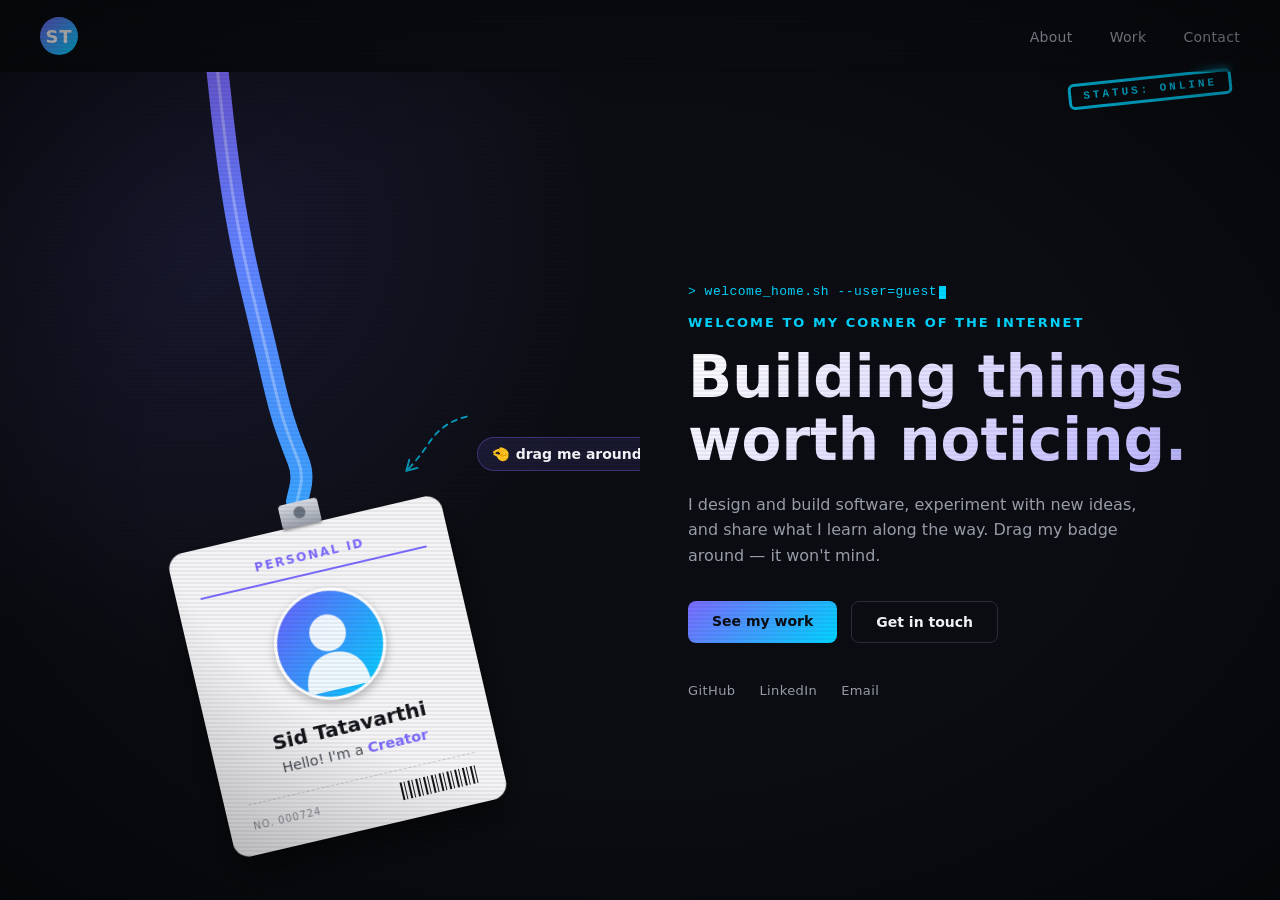
==== index.html @ bb2959e0 "Initial commit: personal site with lanyard hero, about, work, and contact pages" ====
<!DOCTYPE html>
<html lang="en">
<head>
<meta charset="UTF-8">
<meta name="viewport" content="width=device-width, initial-scale=1.0">
<title>Sid Tatavarthi</title>
<link rel="stylesheet" href="style.css">
</head>
<body>

<div class="crt-overlay"></div>

<header class="navbar">
  <a class="logo" href="index.html">ST</a>
  <nav>
    <a href="about.html">About</a>
    <a href="work.html">Work</a>
    <a href="contact.html">Contact</a>
  </nav>
</header>

<main class="hero">

  <section class="hero-left">
    <canvas id="ropeCanvas"></canvas>

    <div class="drag-hint" id="dragHint">
      <svg class="hint-arrow" viewBox="0 0 100 90" width="76" height="68">
        <path d="M92,10 Q58,18 40,48 Q26,68 12,82" fill="none" stroke="currentColor" stroke-width="2.5" stroke-dasharray="7 7" stroke-linecap="round"/>
        <path d="M27,78 L12,82 L16,67" fill="none" stroke="currentColor" stroke-width="2.5" stroke-linecap="round" stroke-linejoin="round"/>
      </svg>
      <div class="hint-bubble">
        <span class="hint-emoji">🤏</span> drag me around!
      </div>
    </div>

    <div class="badge" id="badge">
      <div class="badge-clip"></div>
      <div class="badge-card">
        <div class="badge-header">PERSONAL ID</div>
        <div class="badge-photo">
          <img src="assets/avatar.svg" alt="Sid Tatavarthi" draggable="false">
        </div>
        <div class="badge-name">Sid Tatavarthi</div>
        <div class="badge-role">Hello! I'm a <span id="rotating-word">Creator</span></div>
        <div class="badge-footer">
          <span class="badge-id">NO. 000724</span>
          <div class="badge-barcode"></div>
        </div>
      </div>
    </div>
  </section>

  <section class="hero-right">
    <div class="stamp stamp-approved home-stamp">Status: Online</div>
    <p class="boot-line" id="homeBootLine"></p>
    <p class="eyebrow">Welcome to my corner of the internet</p>
    <h1 id="heroTitle">Building things<br>worth noticing.</h1>
    <p class="tagline">
      I design and build software, experiment with new ideas, and share
      what I learn along the way. Drag my badge around — it won't mind.
    </p>
    <div class="cta-row">
      <a class="btn btn-primary" href="work.html">See my work</a>
      <a class="btn btn-ghost" href="contact.html">Get in touch</a>
    </div>
    <div class="socials">
      <a href="#" aria-label="GitHub">GitHub</a>
      <a href="#" aria-label="LinkedIn">LinkedIn</a>
      <a href="#" aria-label="Email">Email</a>
    </div>
  </section>

</main>

<script src="script.js"></script>
</body>
</html>
---- style.css ----
:root {
  --bg: #0b0d12;
  --bg-soft: #12151c;
  --text: #f5f6fa;
  --muted: #9aa0ac;
  --accent: #7c6bff;
  --accent-2: #00d4ff;
  --card-bg: #f4f4f7;
  --card-text: #14151a;
}

* { box-sizing: border-box; }

/* ---------- Shared theme effects ---------- */
.crt-overlay {
  position: fixed;
  inset: 0;
  z-index: 999;
  pointer-events: none;
  background:
    repeating-linear-gradient(
      to bottom,
      rgba(0,0,0,0) 0px,
      rgba(0,0,0,0) 2px,
      rgba(0,0,0,0.10) 3px,
      rgba(0,0,0,0) 4px
    ),
    radial-gradient(ellipse at center, rgba(0,0,0,0) 55%, rgba(0,0,0,0.45) 100%);
  animation: crt-flicker 6s infinite;
}

@keyframes crt-flicker {
  0%, 96%, 100% { opacity: 1; }
  97% { opacity: 0.94; }
  98% { opacity: 1; }
  99% { opacity: 0.9; }
}

.stamp {
  display: inline-block;
  border: 3px solid #ff4d5e;
  color: #ff4d5e;
  font-weight: 800;
  letter-spacing: 3px;
  text-transform: uppercase;
  padding: 6px 18px;
  border-radius: 6px;
  transform: rotate(-6deg);
  font-family: "Courier New", monospace;
  opacity: 0.9;
}

.stamp-approved {
  border-color: var(--accent-2);
  color: var(--accent-2);
}

.boot-line {
  font-family: "Courier New", monospace;
  color: var(--accent-2);
  font-size: 13px;
  min-height: 18px;
  letter-spacing: 0.5px;
}

.boot-line::after {
  content: "";
  display: inline-block;
  width: 7px;
  height: 13px;
  margin-left: 2px;
  background: var(--accent-2);
  vertical-align: middle;
  animation: blink-caret 0.9s step-end infinite;
}

@keyframes blink-caret {
  0%, 100% { opacity: 1; }
  50% { opacity: 0; }
}

.glitch {
  position: relative;
  font-size: clamp(36px, 7vw, 64px);
  font-weight: 900;
  letter-spacing: 1px;
  color: #f5f6fa;
  margin: 0;
}

.glitch::before,
.glitch::after {
  content: attr(data-text);
  position: absolute;
  left: 0;
  top: 0;
  width: 100%;
  background: var(--bg);
  overflow: hidden;
}

.glitch::before {
  color: #ff2e63;
  clip-path: inset(0 0 60% 0);
  animation: glitch-top 3.2s infinite linear alternate-reverse;
}

.glitch::after {
  color: #00d4ff;
  clip-path: inset(58% 0 0 0);
  animation: glitch-bottom 2.6s infinite linear alternate-reverse;
}

@keyframes glitch-top {
  0% { transform: translate(0, 0); }
  20% { transform: translate(-3px, -1px); }
  40% { transform: translate(3px, 1px); }
  60% { transform: translate(-2px, 0); }
  80% { transform: translate(2px, -1px); }
  100% { transform: translate(0, 0); }
}

@keyframes glitch-bottom {
  0% { transform: translate(0, 0); }
  20% { transform: translate(3px, 1px); }
  40% { transform: translate(-3px, -1px); }
  60% { transform: translate(2px, 0); }
  80% { transform: translate(-2px, 1px); }
  100% { transform: translate(0, 0); }
}

/* lightweight glitch burst for headings that aren't single-line (avoids the
   data-text duplication needed by .glitch, which requires matching wrap) */
@keyframes glitch-pulse-anim {
  0%, 100% { text-shadow: none; transform: translate(0, 0); }
  20% { text-shadow: -2px 0 #ff2e63, 2px 0 #00d4ff; transform: translate(-1px, 0); }
  40% { text-shadow: 2px 0 #ff2e63, -2px 0 #00d4ff; transform: translate(1px, 0); }
  60% { text-shadow: -1px 0 #ff2e63, 1px 0 #00d4ff; transform: translate(0, -1px); }
  80% { text-shadow: none; transform: translate(0, 0); }
}

.glitch-pulse { animation: glitch-pulse-anim 0.4s steps(2, end); }

html, body {
  margin: 0;
  padding: 0;
  min-height: 100%;
  background: var(--bg);
  color: var(--text);
  font-family: "Segoe UI", system-ui, -apple-system, sans-serif;
  overflow-x: hidden;
}

/* ---------- Navbar ---------- */
.navbar {
  position: fixed;
  top: 0; left: 0; right: 0;
  height: 72px;
  display: flex;
  align-items: center;
  justify-content: space-between;
  padding: 0 40px;
  z-index: 100;
  background: linear-gradient(to bottom, rgba(11,13,18,0.85), rgba(11,13,18,0));
  backdrop-filter: blur(4px);
}

.logo {
  font-weight: 700;
  letter-spacing: 1px;
  font-size: 18px;
  width: 38px;
  height: 38px;
  border-radius: 50%;
  display: flex;
  align-items: center;
  justify-content: center;
  background: linear-gradient(135deg, var(--accent), var(--accent-2));
  color: #fff;
  text-decoration: none;
}

.navbar nav a.active { color: var(--text); }

.navbar nav a {
  color: var(--muted);
  text-decoration: none;
  margin-left: 32px;
  font-size: 14px;
  letter-spacing: 0.3px;
  transition: color 0.2s ease;
}

.navbar nav a:hover { color: var(--text); }

/* ---------- Hero layout ---------- */
.hero {
  display: flex;
  min-height: 100vh;
  padding-top: 72px;
}

.hero-left, .hero-right {
  width: 50%;
  min-height: calc(100vh - 72px);
}

.hero-left {
  position: relative;
  overflow: hidden;
  background:
    radial-gradient(circle at 30% 20%, rgba(124,107,255,0.12), transparent 55%),
    var(--bg);
}

#ropeCanvas {
  position: absolute;
  inset: 0;
  width: 100%;
  height: 100%;
  display: block;
  touch-action: none;
}

/* ---------- Badge (ID card + lanyard) ---------- */
.badge {
  position: absolute;
  top: 0;
  left: 0;
  width: 280px;
  transform-origin: top center;
  cursor: grab;
  will-change: transform;
  user-select: none;
  z-index: 5;
  opacity: 0;
  transition: opacity 0.4s ease;
}

.badge.ready { opacity: 1; }

.badge:active { cursor: grabbing; }

.badge-clip {
  width: 40px;
  height: 24px;
  margin: 0 auto;
  background: linear-gradient(180deg, #d8dbe2, #9aa0ac);
  border-radius: 4px 4px 2px 2px;
  box-shadow: 0 2px 3px rgba(0,0,0,0.4);
  position: relative;
}

.badge-clip::after {
  content: "";
  position: absolute;
  left: 50%;
  top: 5px;
  transform: translateX(-50%);
  width: 12px;
  height: 12px;
  border-radius: 50%;
  background: #6b7280;
}

.badge-card {
  background: var(--card-bg);
  color: var(--card-text);
  border-radius: 16px;
  padding: 24px 24px 20px;
  box-shadow:
    0 20px 40px rgba(0,0,0,0.45),
    0 2px 6px rgba(0,0,0,0.25);
  text-align: center;
  pointer-events: none; /* dragging is handled via canvas/JS hit-test on .badge */
}

.badge-header {
  font-size: 12px;
  font-weight: 700;
  letter-spacing: 2px;
  color: var(--accent);
  border-bottom: 2px solid var(--accent);
  padding-bottom: 10px;
  margin-bottom: 16px;
}

.badge-photo {
  width: 112px;
  height: 112px;
  margin: 0 auto 16px;
  border-radius: 50%;
  overflow: hidden;
  border: 3px solid #fff;
  box-shadow: 0 4px 10px rgba(0,0,0,0.25);
}

.badge-photo img {
  width: 100%;
  height: 100%;
  object-fit: cover;
  display: block;
}

.badge-name {
  font-size: 20px;
  font-weight: 700;
  margin-bottom: 6px;
}

.badge-role {
  font-size: 14.5px;
  color: #4b4f5a;
  margin-bottom: 18px;
  min-height: 18px;
}

.badge-role #rotating-word {
  font-weight: 700;
  color: var(--accent);
  display: inline-block;
  transition: opacity 0.25s ease, transform 0.25s ease;
}

.badge-role #rotating-word.swap {
  opacity: 0;
  transform: translateY(6px);
}

.badge-footer {
  display: flex;
  align-items: center;
  justify-content: space-between;
  border-top: 1px dashed #c7c9d1;
  padding-top: 12px;
}

.badge-id {
  font-size: 10px;
  letter-spacing: 1px;
  color: #8a8d97;
}

.badge-barcode {
  width: 80px;
  height: 18px;
  background: repeating-linear-gradient(
    90deg,
    #14151a 0px, #14151a 2px,
    transparent 2px, transparent 4px,
    #14151a 4px, #14151a 5px,
    transparent 5px, transparent 8px
  );
}

/* ---------- Drag hint ---------- */
.drag-hint {
  position: absolute;
  top: 40%;
  left: 62%;
  z-index: 4;
  display: flex;
  align-items: flex-end;
  gap: 4px;
  color: var(--accent-2);
  opacity: 0;
  pointer-events: none;
  animation: hint-fade-in 0.6s ease 1.4s forwards, hint-float 3.2s ease-in-out 2s infinite;
}

.drag-hint.hidden {
  animation: none;
  opacity: 0;
  transition: opacity 0.5s ease;
}

.hint-arrow {
  color: var(--accent-2);
  opacity: 0.7;
  transform: translateY(6px);
}

.hint-bubble {
  white-space: nowrap;
  font-size: 14px;
  font-weight: 600;
  color: var(--text);
  background: rgba(124, 107, 255, 0.12);
  border: 1px solid rgba(124, 107, 255, 0.35);
  padding: 8px 14px;
  border-radius: 999px;
  backdrop-filter: blur(3px);
}

.hint-emoji {
  margin-right: 2px;
}

@keyframes hint-fade-in {
  from { opacity: 0; }
  to { opacity: 1; }
}

@keyframes hint-float {
  0%, 100% { transform: translate(0, 0) rotate(-2deg); }
  50% { transform: translate(4px, -12px) rotate(2deg); }
}

/* ---------- Right side content ---------- */
.hero-right {
  position: relative;
  display: flex;
  flex-direction: column;
  justify-content: center;
  padding: 40px 64px 40px 48px;
}

.home-stamp {
  position: absolute;
  top: 4px;
  right: 48px;
  font-size: 11px;
  padding: 4px 12px;
}

.eyebrow {
  color: var(--accent-2);
  font-size: 13px;
  letter-spacing: 2px;
  text-transform: uppercase;
  font-weight: 600;
  margin: 0 0 16px;
}

.hero-right h1 {
  font-size: clamp(36px, 5vw, 58px);
  line-height: 1.08;
  margin: 0 0 20px;
  font-weight: 800;
  background: linear-gradient(135deg, #ffffff, #b9b3ff);
  -webkit-background-clip: text;
  background-clip: text;
  color: transparent;
}

.tagline {
  color: var(--muted);
  font-size: 16px;
  line-height: 1.6;
  max-width: 460px;
  margin: 0 0 32px;
}

.cta-row {
  display: flex;
  gap: 14px;
  margin-bottom: 40px;
}

.btn {
  padding: 12px 24px;
  border-radius: 8px;
  text-decoration: none;
  font-size: 14px;
  font-weight: 600;
  transition: transform 0.15s ease, opacity 0.15s ease;
}

.btn:hover { transform: translateY(-2px); }

.btn-primary {
  background: linear-gradient(135deg, var(--accent), var(--accent-2));
  color: #0b0d12;
}

.btn-ghost {
  border: 1px solid #2a2e3a;
  color: var(--text);
}

.socials {
  display: flex;
  gap: 24px;
}

.socials a {
  color: var(--muted);
  text-decoration: none;
  font-size: 13px;
  letter-spacing: 0.4px;
  border-bottom: 1px solid transparent;
  padding-bottom: 2px;
  transition: color 0.2s ease, border-color 0.2s ease;
}

.socials a:hover {
  color: var(--text);
  border-color: var(--accent-2);
}

/* ---------- Responsive ---------- */
@media (max-width: 860px) {
  .hero { flex-direction: column; }
  .hero-left, .hero-right { width: 100%; }
  .hero-left { min-height: 62vh; }
  .hero-right { min-height: auto; padding: 48px 28px; }
  .navbar { padding: 0 20px; }
}
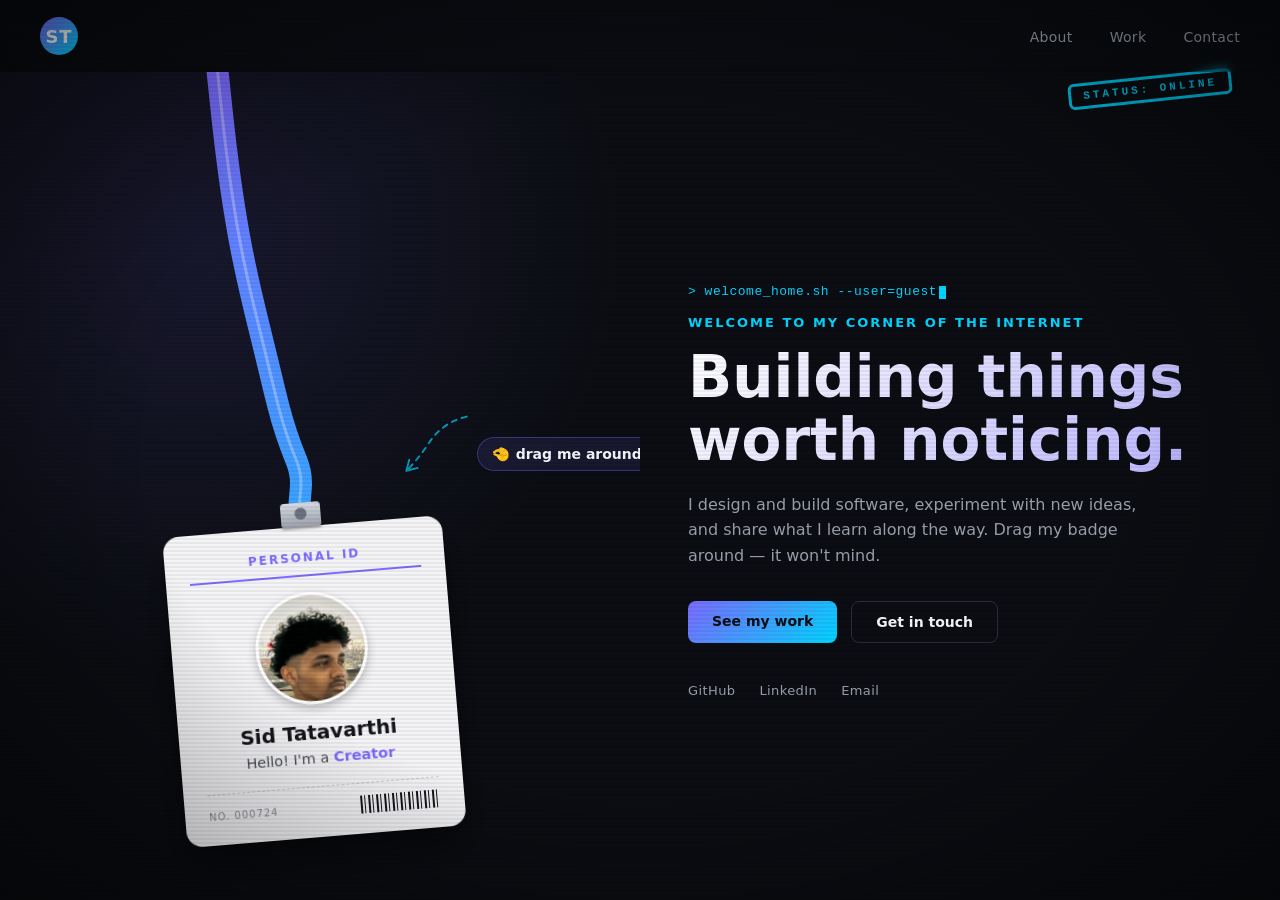
==== commit 2a70d6d3: "Add real headshot to ID badge and swap in real GitHub projects Replace the placeholder avatar with a" ====
--- a/index.html
+++ b/index.html
@@ -39,7 +39,7 @@
       <div class="badge-card">
         <div class="badge-header">PERSONAL ID</div>
         <div class="badge-photo">
-          <img src="assets/avatar.svg" alt="Sid Tatavarthi" draggable="false">
+          <img src="assets/photo.jpg" alt="Sid Tatavarthi" draggable="false">
         </div>
         <div class="badge-name">Sid Tatavarthi</div>
         <div class="badge-role">Hello! I'm a <span id="rotating-word">Creator</span></div>
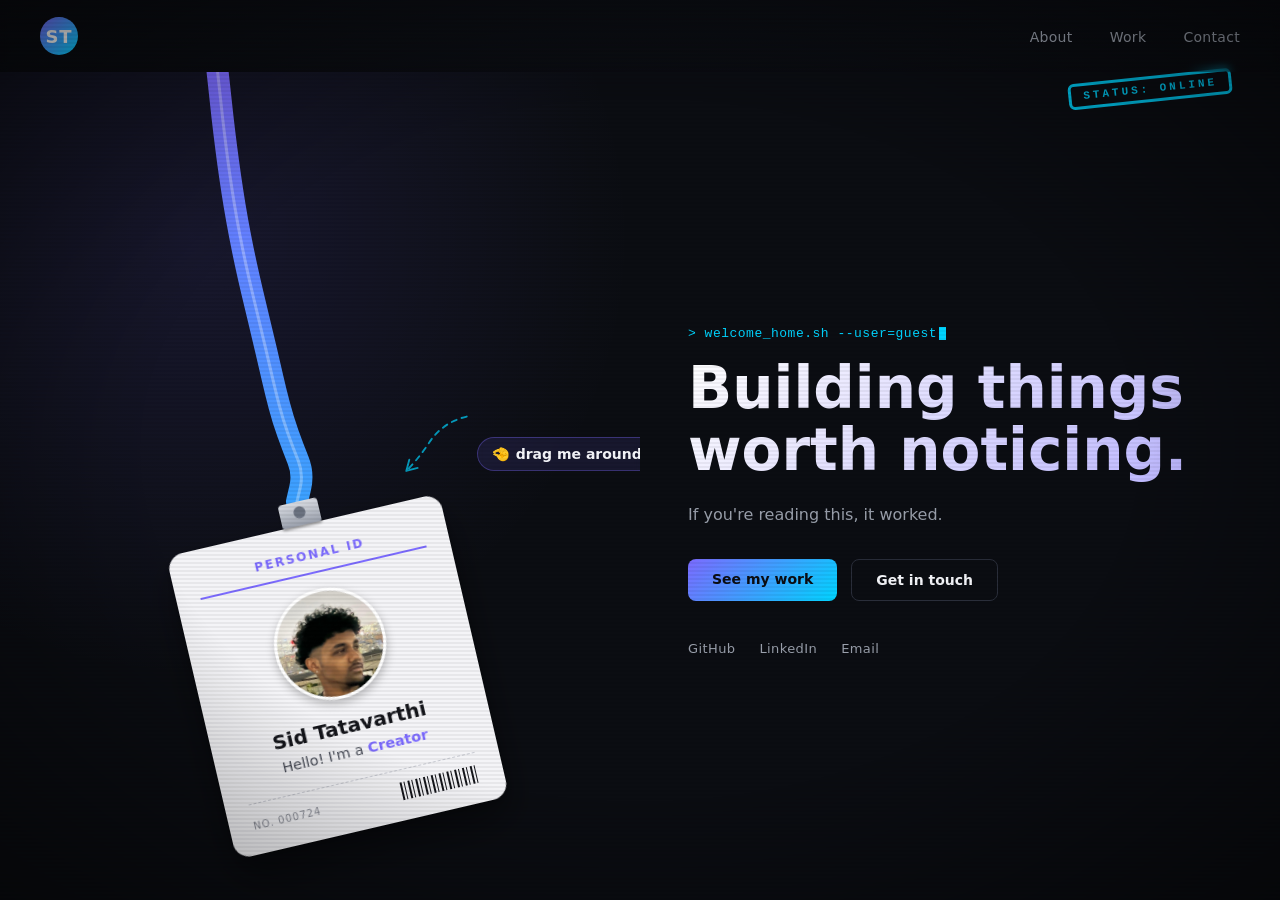
==== commit 83504d1c: "Re-crop badge photo, declutter hero copy, add work previews, wire real links - Re-crop ID badge phot" ====
--- a/index.html
+++ b/index.html
@@ -54,20 +54,16 @@
   <section class="hero-right">
     <div class="stamp stamp-approved home-stamp">Status: Online</div>
     <p class="boot-line" id="homeBootLine"></p>
-    <p class="eyebrow">Welcome to my corner of the internet</p>
     <h1 id="heroTitle">Building things<br>worth noticing.</h1>
-    <p class="tagline">
-      I design and build software, experiment with new ideas, and share
-      what I learn along the way. Drag my badge around — it won't mind.
-    </p>
+    <p class="tagline">If you're reading this, it worked.</p>
     <div class="cta-row">
       <a class="btn btn-primary" href="work.html">See my work</a>
       <a class="btn btn-ghost" href="contact.html">Get in touch</a>
     </div>
     <div class="socials">
-      <a href="#" aria-label="GitHub">GitHub</a>
-      <a href="#" aria-label="LinkedIn">LinkedIn</a>
-      <a href="#" aria-label="Email">Email</a>
+      <a href="https://github.com/sidtatavarthi-dev" target="_blank" rel="noopener" aria-label="GitHub">GitHub</a>
+      <a href="https://www.linkedin.com/in/siddhanth-tatavarthi-2975b029b/" target="_blank" rel="noopener" aria-label="LinkedIn">LinkedIn</a>
+      <a href="mailto:sidtatavarthi@gmail.com" aria-label="Email">Email</a>
     </div>
   </section>
 
--- a/style.css
+++ b/style.css
@@ -423,15 +423,6 @@
   padding: 4px 12px;
 }
 
-.eyebrow {
-  color: var(--accent-2);
-  font-size: 13px;
-  letter-spacing: 2px;
-  text-transform: uppercase;
-  font-weight: 600;
-  margin: 0 0 16px;
-}
-
 .hero-right h1 {
   font-size: clamp(36px, 5vw, 58px);
   line-height: 1.08;
